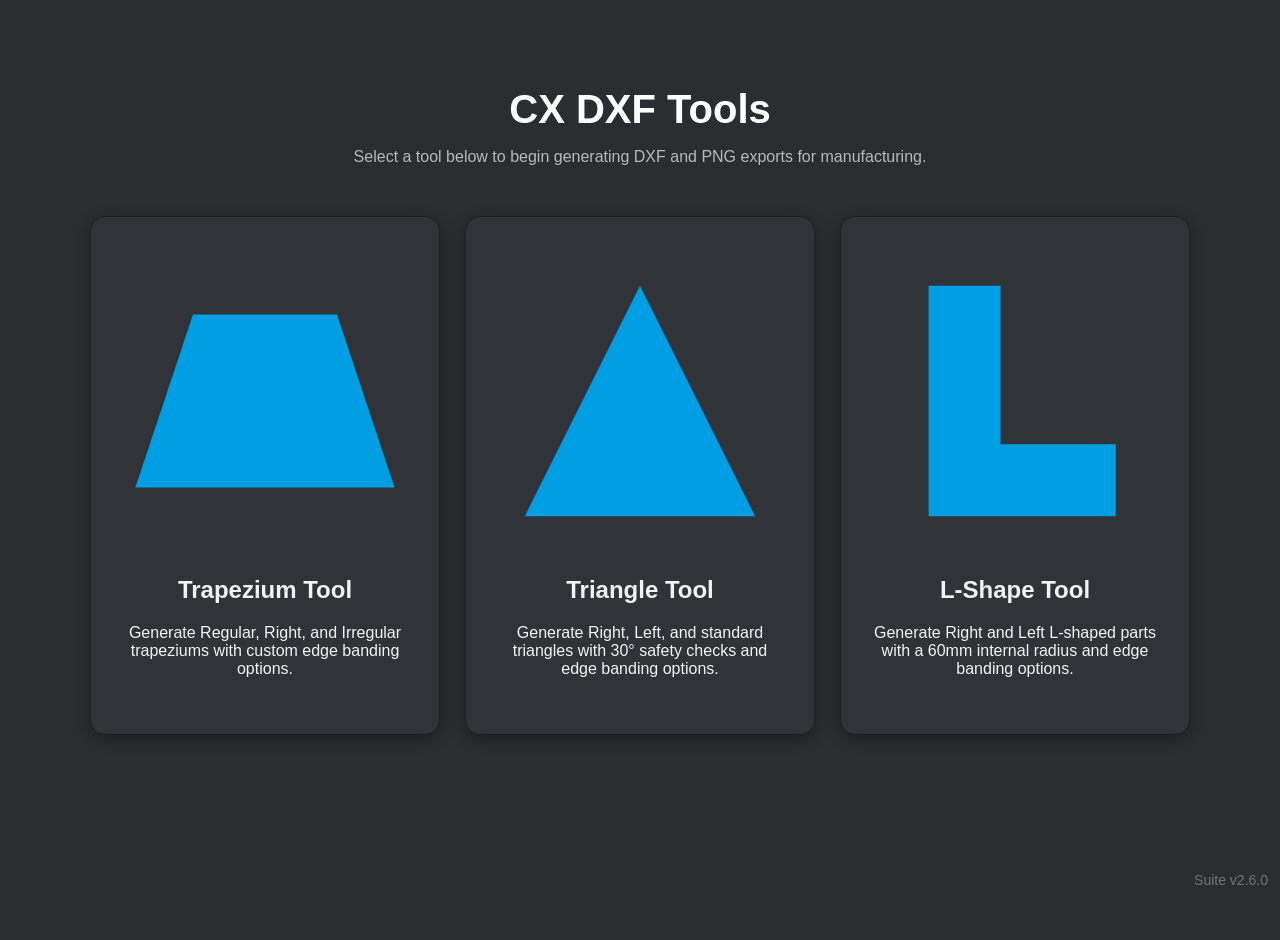
==== index.html @ 0ebf25aa "Update index.html" ====
<!DOCTYPE html>
<html lang="en">
<head>
  <meta charset="UTF-8">
  <meta name="viewport" content="width=device-width, initial-scale=1.0">
  <title>CX DXF Tools</title>
  <link rel="stylesheet" href="style.css">
</head>
<body>

<div class="landing-container">
  <header>
    <h1>CX DXF Tools</h1>
    <p>Select a tool below to begin generating DXF and PNG exports for manufacturing.</p>
  </header>

  <div class="card-grid">
    <a href="Trapisium-tool-main/index.html" class="tool-card">
      <div class="card-icon">
        <svg viewBox="0 0 100 100" fill="currentColor">
          <path d="M25,20 L75,20 L95,80 L5,80 Z" />
        </svg>
      </div>
      <h2>Trapezium Tool</h2>
      <p>Generate Regular, Right, and Irregular trapeziums with custom edge banding options.</p>
    </a>

    <a href="triangle/index.html" class="tool-card">
      <div class="card-icon">
        <svg viewBox="0 0 100 100" fill="currentColor">
          <path d="M50,10 L90,90 L10,90 Z" />
        </svg>
      </div>
      <h2>Triangle Tool</h2>
      <p>Generate Right, Left, and standard triangles with 30° safety checks and edge banding options.</p>
    </a>

    <a href="l-shape/index.html" class="tool-card">
      <div class="card-icon">
        <svg viewBox="0 0 100 100" fill="currentColor">
          <path d="M20,10 L45,10 L45,65 L85,65 L85,90 L20,90 Z" />
        </svg>
      </div>
      <h2>L-Shape Tool</h2>
      <p>Generate Right and Left L-shaped parts with a 60mm internal radius and edge banding options.</p>
    </a>
  </div>

  <div id="versionLabel">Suite v2.6.0</div>
</div>

</body>
</html>
---- style.css ----
/* ---------- GLOBAL & THEME ---------- */
body {
  font-family: "Segoe UI", Arial, sans-serif;
  background: #2b2d31;
  color: #f2f3f5;
  margin: 0;
  padding: 20px;
  min-height: 100vh;
}

/* ---------- LANDING PAGE STYLES ---------- */
.landing-container {
  max-width: 1100px;
  margin: 0 auto;
  text-align: center;
  padding: 40px 20px;
}

header h1 { font-size: 2.5rem; margin-bottom: 10px; color: #fff; }
header p { color: #b5bac1; margin-bottom: 50px; }

.card-grid {
  display: grid;
  grid-template-columns: repeat(auto-fit, minmax(300px, 1fr));
  gap: 25px;
}

.tool-card {
  background: #313338;
  padding: 40px 30px;
  border-radius: 15px;
  text-decoration: none;
  color: inherit;
  transition: transform 0.2s ease, background 0.2s ease;
  border: 1px solid #1e1f22;
  box-shadow: 0 4px 15px rgba(0,0,0,0.3);
}

.tool-card:hover {
  transform: translateY(-8px);
  background: #383a40;
  border-color: #009fe3;
}

.card-icon { font-size: 3rem; margin-bottom: 20px; color: #009fe3; }

/* ---------- TOOL INTERFACE STYLES ---------- */
.panel {
  background: #313338;
  padding: 15px 20px;
  border-radius: 10px;
  margin-bottom: 20px;
  box-shadow: 0 2px 6px rgba(0,0,0,0.25);
}

.controls { display: flex; flex-wrap: wrap; gap: 25px 35px; }

.controls label, .file-controls label {
  display: flex;
  flex-direction: column;
  font-weight: 600;
  color: #e3e5e8;
  min-width: 160px;
}

.controls input, .file-controls input, .controls select {
  padding: 6px 10px;
  background: #1e1f22;
  border: 1px solid #1e1f22;
  color: #f2f3f5;
  border-radius: 6px;
  margin-top: 4px;
}

button {
  padding: 10px 18px;
  border: none;
  border-radius: 6px;
  cursor: pointer;
  background: #009fe3;
  color: #fff;
  font-weight: 600;
  transition: background 0.15s ease;
}

button:hover { background: #007fb5; }

canvas {
  display: block;
  margin: 20px auto;
  background: #dfe8f2;
  border-radius: 8px;
  max-width: 100%;
}

#versionLabel {
  position: fixed;
  bottom: 12px;
  right: 12px;
  font-size: 14px;
  color: #b5bac1;
  opacity: 0.5;
}

.nav-header { margin-bottom: 20px; }
.range { font-size: 12px; color: #b5bac1; margin-top: 3px; }
#Dlabel { display: none; }
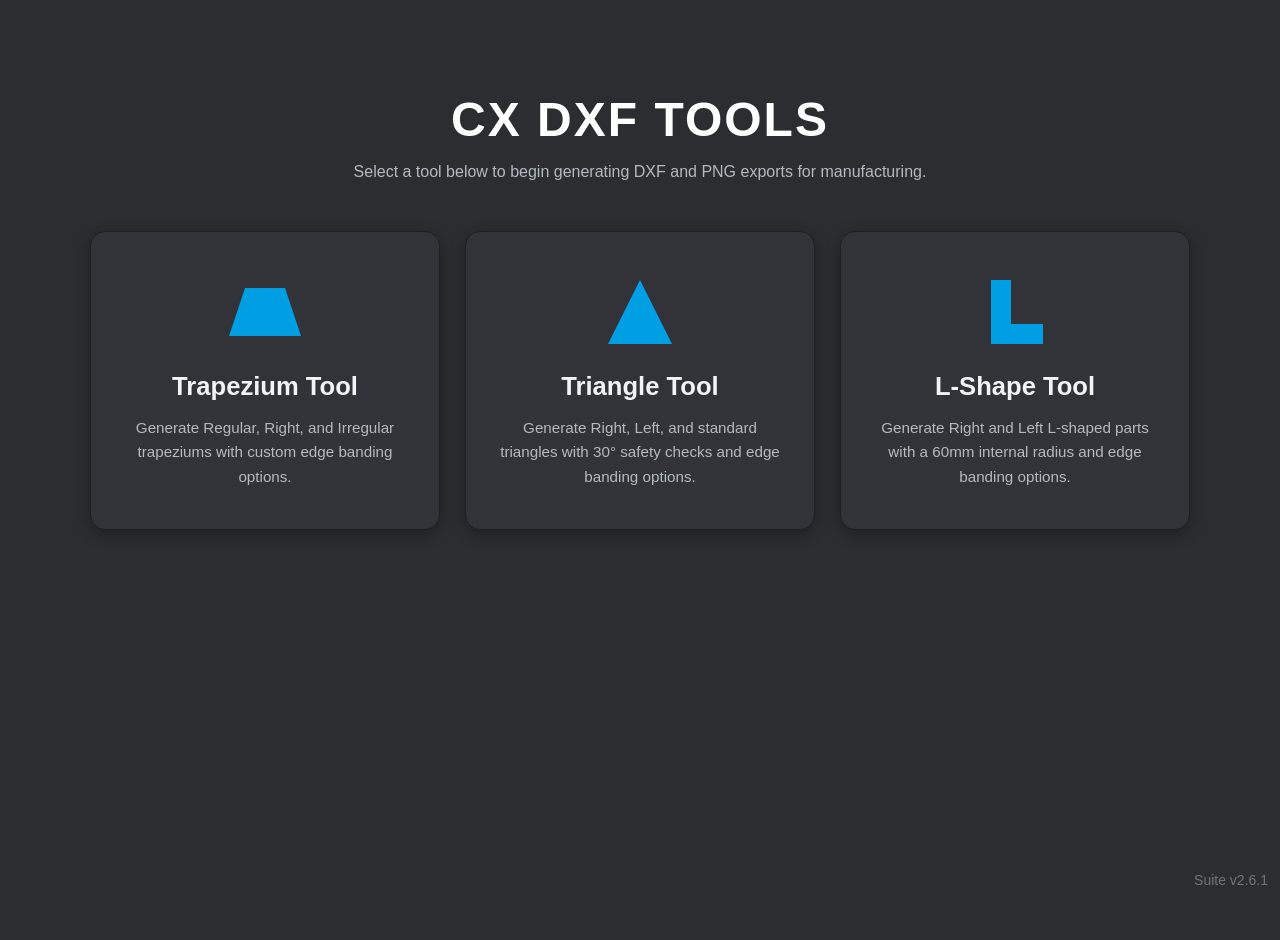
==== commit 80e9475d: "Update index.html" ====
--- a/index.html
+++ b/index.html
@@ -46,7 +46,7 @@
     </a>
   </div>
 
-  <div id="versionLabel">Suite v2.6.0</div>
+  <div id="versionLabel">Suite v2.6.1</div>
 </div>
 
 </body>
--- a/style.css
+++ b/style.css
@@ -1,7 +1,7 @@
 /* ---------- GLOBAL & THEME ---------- */
 body {
   font-family: "Segoe UI", Arial, sans-serif;
-  background: #2b2d31;
+  background: #2b2d31; /* Dark theme */
   color: #f2f3f5;
   margin: 0;
   padding: 20px;
@@ -16,7 +16,13 @@
   padding: 40px 20px;
 }
 
-header h1 { font-size: 2.5rem; margin-bottom: 10px; color: #fff; }
+header h1 { 
+  font-size: 3rem; 
+  margin-bottom: 10px; 
+  color: #fff; 
+  text-transform: uppercase;
+  letter-spacing: 2px;
+}
 header p { color: #b5bac1; margin-bottom: 50px; }
 
 .card-grid {
@@ -34,6 +40,9 @@
   transition: transform 0.2s ease, background 0.2s ease;
   border: 1px solid #1e1f22;
   box-shadow: 0 4px 15px rgba(0,0,0,0.3);
+  display: flex;
+  flex-direction: column;
+  align-items: center;
 }
 
 .tool-card:hover {
@@ -42,34 +51,48 @@
   border-color: #009fe3;
 }
 
-.card-icon { font-size: 3rem; margin-bottom: 20px; color: #009fe3; }
+/* SVG Icon Styling */
+.card-icon { 
+  width: 80px;
+  height: 80px;
+  margin-bottom: 20px; 
+  color: #009fe3; 
+}
 
-/* ---------- TOOL INTERFACE STYLES ---------- */
+.card-icon svg {
+  width: 100%;
+  height: 100%;
+}
+
+.tool-card h2 {
+  margin: 0 0 15px 0;
+  font-size: 1.6rem;
+}
+
+.tool-card p {
+  color: #b5bac1;
+  line-height: 1.6;
+  margin: 0;
+  font-size: 0.95rem;
+}
+
+/* ---------- VERSION LABEL ---------- */
+#versionLabel {
+  position: fixed;
+  bottom: 12px;
+  right: 12px;
+  font-size: 14px;
+  color: #b5bac1;
+  opacity: 0.5;
+}
+
+/* ---------- TOOL INTERFACE UTILITIES ---------- */
 .panel {
   background: #313338;
   padding: 15px 20px;
   border-radius: 10px;
   margin-bottom: 20px;
   box-shadow: 0 2px 6px rgba(0,0,0,0.25);
-}
-
-.controls { display: flex; flex-wrap: wrap; gap: 25px 35px; }
-
-.controls label, .file-controls label {
-  display: flex;
-  flex-direction: column;
-  font-weight: 600;
-  color: #e3e5e8;
-  min-width: 160px;
-}
-
-.controls input, .file-controls input, .controls select {
-  padding: 6px 10px;
-  background: #1e1f22;
-  border: 1px solid #1e1f22;
-  color: #f2f3f5;
-  border-radius: 6px;
-  margin-top: 4px;
 }
 
 button {
@@ -85,23 +108,4 @@
 
 button:hover { background: #007fb5; }
 
-canvas {
-  display: block;
-  margin: 20px auto;
-  background: #dfe8f2;
-  border-radius: 8px;
-  max-width: 100%;
-}
-
-#versionLabel {
-  position: fixed;
-  bottom: 12px;
-  right: 12px;
-  font-size: 14px;
-  color: #b5bac1;
-  opacity: 0.5;
-}
-
-.nav-header { margin-bottom: 20px; }
-.range { font-size: 12px; color: #b5bac1; margin-top: 3px; }
-#Dlabel { display: none; }
+.nav-header { margin-bottom: 20px; text-align: left; }
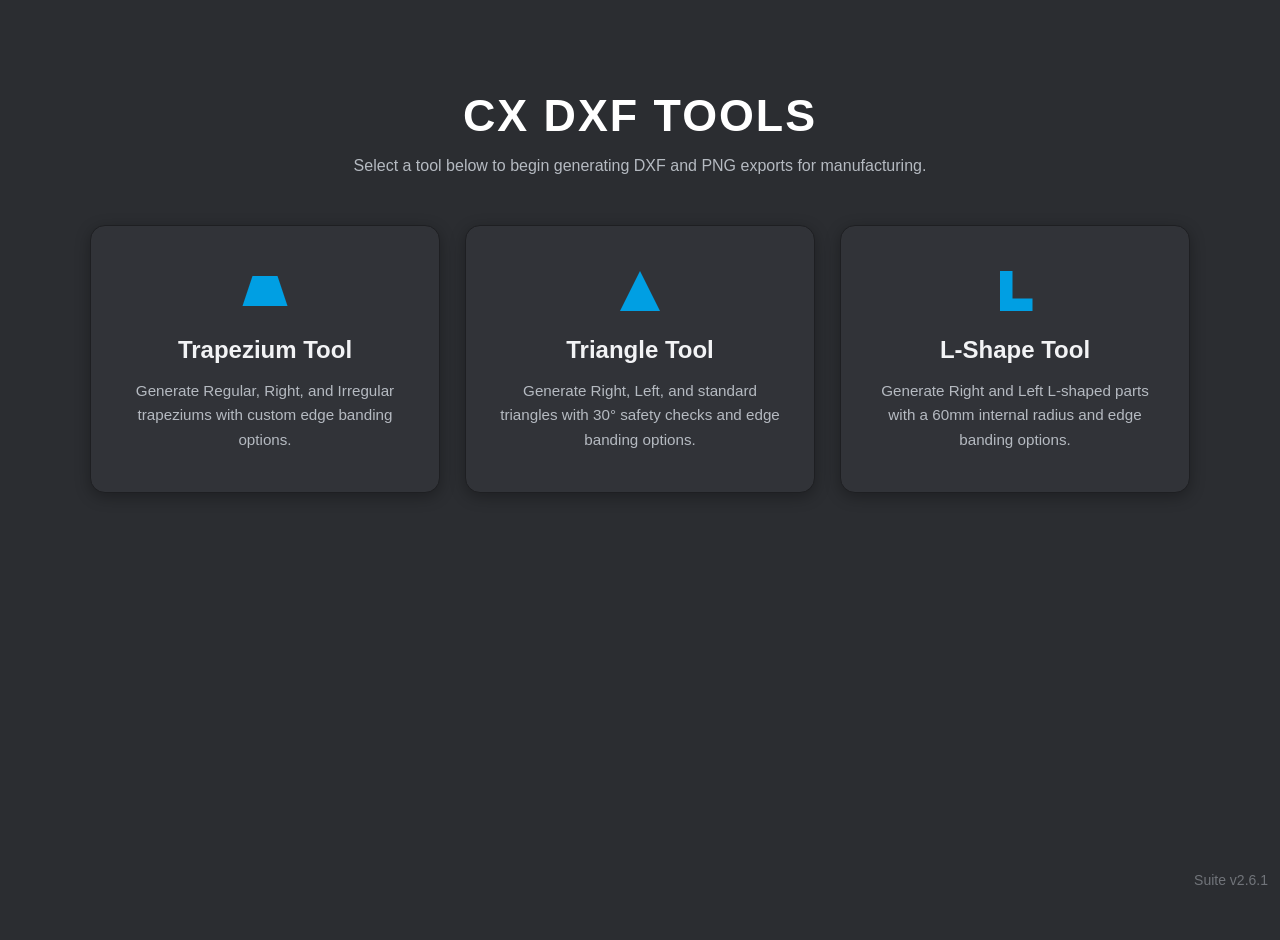
==== commit 142da912: "Update index.html" ====
--- a/index.html
+++ b/index.html
@@ -4,6 +4,7 @@
   <meta charset="UTF-8">
   <meta name="viewport" content="width=device-width, initial-scale=1.0">
   <title>CX DXF Tools</title>
+  <link rel="icon" type="image/png" href="favicon.png">
   <link rel="stylesheet" href="style.css">
 </head>
 <body>
--- a/style.css
+++ b/style.css
@@ -1,7 +1,7 @@
 /* ---------- GLOBAL & THEME ---------- */
 body {
   font-family: "Segoe UI", Arial, sans-serif;
-  background: #2b2d31; /* Dark theme */
+  background: #2b2d31;
   color: #f2f3f5;
   margin: 0;
   padding: 20px;
@@ -16,20 +16,10 @@
   padding: 40px 20px;
 }
 
-header h1 { 
-  font-size: 3rem; 
-  margin-bottom: 10px; 
-  color: #fff; 
-  text-transform: uppercase;
-  letter-spacing: 2px;
-}
+header h1 { font-size: 2.8rem; margin-bottom: 10px; color: #fff; text-transform: uppercase; letter-spacing: 2px; }
 header p { color: #b5bac1; margin-bottom: 50px; }
 
-.card-grid {
-  display: grid;
-  grid-template-columns: repeat(auto-fit, minmax(300px, 1fr));
-  gap: 25px;
-}
+.card-grid { display: grid; grid-template-columns: repeat(auto-fit, minmax(300px, 1fr)); gap: 25px; }
 
 .tool-card {
   background: #313338;
@@ -40,72 +30,57 @@
   transition: transform 0.2s ease, background 0.2s ease;
   border: 1px solid #1e1f22;
   box-shadow: 0 4px 15px rgba(0,0,0,0.3);
-  display: flex;
-  flex-direction: column;
-  align-items: center;
+  display: flex; flex-direction: column; align-items: center;
 }
 
-.tool-card:hover {
-  transform: translateY(-8px);
-  background: #383a40;
-  border-color: #009fe3;
-}
+.tool-card:hover { transform: translateY(-8px); background: #383a40; border-color: #009fe3; }
+.card-icon { width: 50px; height: 50px; margin-bottom: 20px; color: #009fe3; }
+.card-icon svg { width: 100%; height: 100%; }
 
-/* SVG Icon Styling */
-.card-icon { 
-  width: 80px;
-  height: 80px;
-  margin-bottom: 20px; 
-  color: #009fe3; 
-}
+.tool-card h2 { margin: 0 0 15px 0; font-size: 1.5rem; }
+.tool-card p { color: #b5bac1; line-height: 1.6; margin: 0; font-size: 0.95rem; }
 
-.card-icon svg {
-  width: 100%;
-  height: 100%;
-}
-
-.tool-card h2 {
-  margin: 0 0 15px 0;
-  font-size: 1.6rem;
-}
-
-.tool-card p {
-  color: #b5bac1;
-  line-height: 1.6;
-  margin: 0;
-  font-size: 0.95rem;
-}
-
-/* ---------- VERSION LABEL ---------- */
-#versionLabel {
-  position: fixed;
-  bottom: 12px;
-  right: 12px;
-  font-size: 14px;
-  color: #b5bac1;
-  opacity: 0.5;
-}
-
-/* ---------- TOOL INTERFACE UTILITIES ---------- */
+/* ---------- TOOL INTERFACE STYLES ---------- */
 .panel {
   background: #313338;
-  padding: 15px 20px;
+  padding: 20px;
   border-radius: 10px;
   margin-bottom: 20px;
   box-shadow: 0 2px 6px rgba(0,0,0,0.25);
 }
 
+.controls { display: flex; flex-wrap: wrap; gap: 25px 40px; align-items: flex-start; }
+
+.controls label, .file-controls label {
+  display: flex; flex-direction: column; font-weight: 600; color: #e3e5e8; min-width: 150px;
+}
+
+/* Ensure inputs always have bright text */
+.controls input, .controls select, .file-controls input, .corner-input-wrap input {
+  padding: 8px 12px;
+  background: #1e1f22 !important;
+  border: 1px solid #1e1f22 !important;
+  color: #f2f3f5 !important;
+  border-radius: 6px;
+  margin-top: 6px;
+  font-size: 14px;
+}
+
 button {
-  padding: 10px 18px;
+  padding: 10px 22px;
   border: none;
   border-radius: 6px;
   cursor: pointer;
   background: #009fe3;
   color: #fff;
-  font-weight: 600;
+  font-weight: 700;
   transition: background 0.15s ease;
 }
 
 button:hover { background: #007fb5; }
 
-.nav-header { margin-bottom: 20px; text-align: left; }
+canvas { display: block; margin: 25px auto; background: #dfe8f2; border-radius: 8px; max-width: 100%; border: 1px solid #000; }
+.nav-header { margin-bottom: 20px; }
+.range { font-size: 11px; color: #b5bac1; margin-top: 5px; font-weight: normal; }
+
+#versionLabel { position: fixed; bottom: 12px; right: 12px; font-size: 14px; color: #b5bac1; opacity: 0.5; }
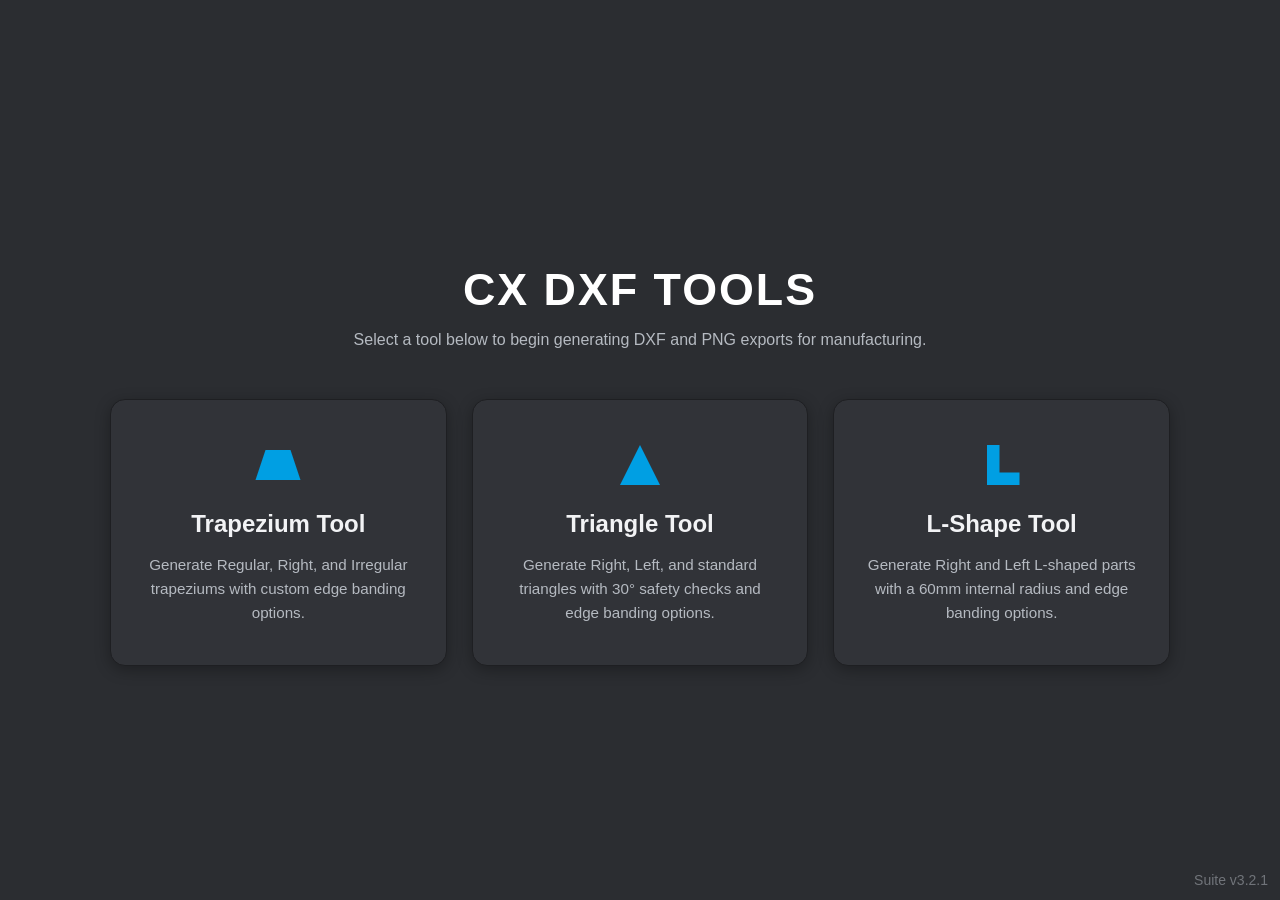
==== commit a1f47d2b: "Update index.html" ====
--- a/index.html
+++ b/index.html
@@ -47,7 +47,7 @@
     </a>
   </div>
 
-  <div id="versionLabel">Suite v2.6.1</div>
+  <div id="versionLabel">Suite v3.2.1</div>
 </div>
 
 </body>
--- a/style.css
+++ b/style.css
@@ -4,16 +4,30 @@
   background: #2b2d31;
   color: #f2f3f5;
   margin: 0;
-  padding: 20px;
+  padding: 0;
   min-height: 100vh;
+  display: flex;
+  justify-content: center;
+  align-items: center; /* Vertically centers the entire app */
 }
 
-/* ---------- LANDING PAGE STYLES ---------- */
+/* ---------- LANDING PAGE & CONTAINERS ---------- */
 .landing-container {
+  width: 100%;
   max-width: 1100px;
   margin: 0 auto;
   text-align: center;
   padding: 40px 20px;
+  box-sizing: border-box;
+}
+
+.container {
+  width: 100%;
+  max-width: 1200px;
+  padding: 20px;
+  box-sizing: border-box;
+  max-height: 100vh;
+  overflow-y: auto; /* Fallback scrolling for tiny laptop screens */
 }
 
 header h1 { font-size: 2.8rem; margin-bottom: 10px; color: #fff; text-transform: uppercase; letter-spacing: 2px; }
@@ -43,19 +57,16 @@
 /* ---------- TOOL INTERFACE STYLES ---------- */
 .panel {
   background: #313338;
-  padding: 20px;
+  padding: 15px 20px;
   border-radius: 10px;
-  margin-bottom: 20px;
+  margin-bottom: 15px;
   box-shadow: 0 2px 6px rgba(0,0,0,0.25);
 }
 
-.controls { display: flex; flex-wrap: wrap; gap: 25px 40px; align-items: flex-start; }
+.controls { display: flex; flex-wrap: wrap; gap: 20px 35px; align-items: flex-start; }
+.controls label, .file-controls label { display: flex; flex-direction: column; font-weight: 600; color: #e3e5e8; min-width: 150px; }
 
-.controls label, .file-controls label {
-  display: flex; flex-direction: column; font-weight: 600; color: #e3e5e8; min-width: 150px;
-}
-
-/* Ensure inputs always have bright text */
+/* Inputs */
 .controls input, .controls select, .file-controls input, .corner-input-wrap input {
   padding: 8px 12px;
   background: #1e1f22 !important;
@@ -79,8 +90,19 @@
 
 button:hover { background: #007fb5; }
 
-canvas { display: block; margin: 25px auto; background: #dfe8f2; border-radius: 8px; max-width: 100%; border: 1px solid #000; }
-.nav-header { margin-bottom: 20px; }
+/* Responsive Canvas */
+canvas { 
+  display: block; 
+  margin: 10px auto 0; 
+  background: #dfe8f2; 
+  border-radius: 8px; 
+  width: 100%; 
+  max-height: 48vh; /* Will scale layout beautifully on 1080p */
+  object-fit: contain;
+  border: 1px solid #1e1f22; 
+}
+
+.nav-header { margin-bottom: 10px; }
+h2 { margin-top: 0; margin-bottom: 15px; }
 .range { font-size: 11px; color: #b5bac1; margin-top: 5px; font-weight: normal; }
-
 #versionLabel { position: fixed; bottom: 12px; right: 12px; font-size: 14px; color: #b5bac1; opacity: 0.5; }
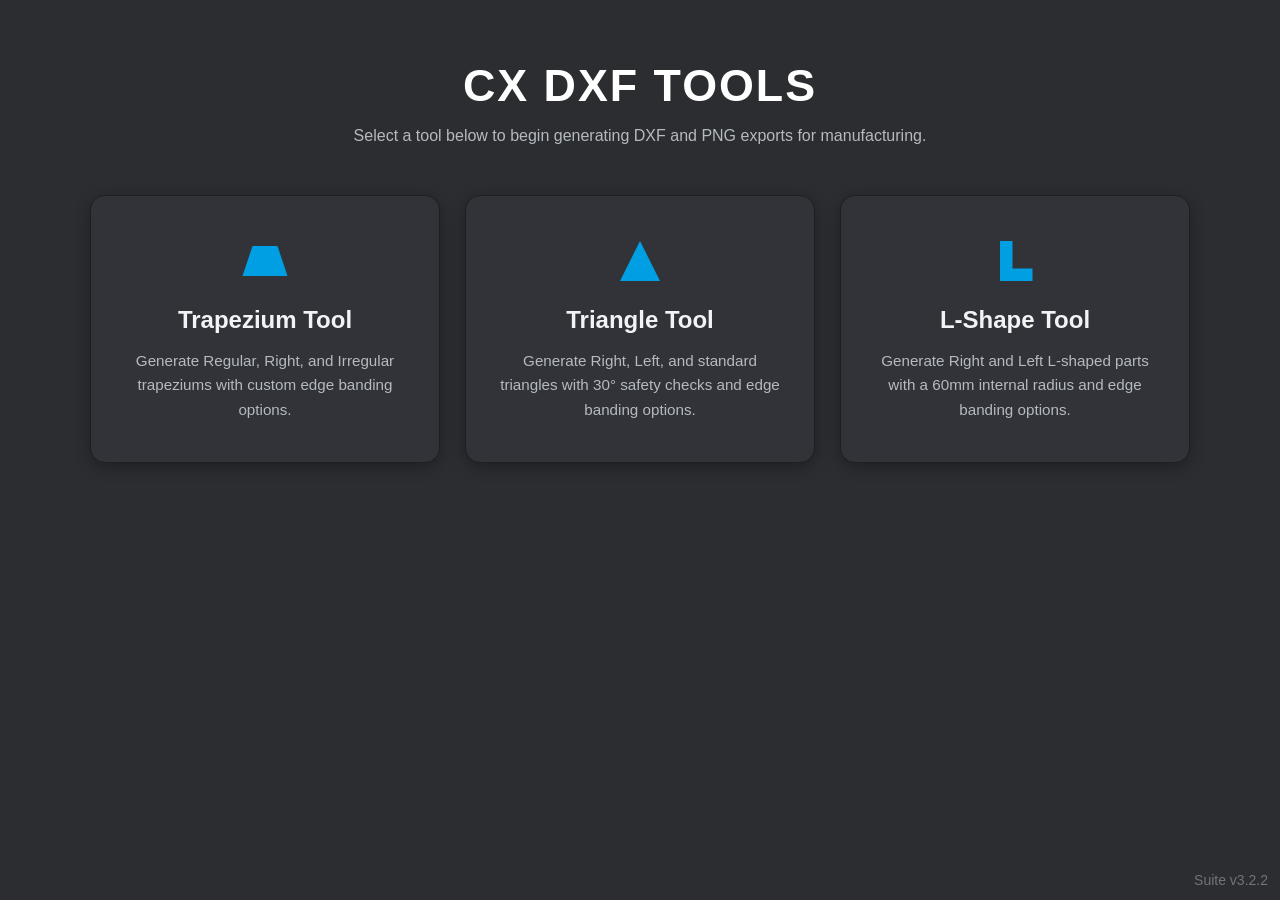
==== commit 82d7e511: "Update index.html" ====
--- a/index.html
+++ b/index.html
@@ -47,7 +47,7 @@
     </a>
   </div>
 
-  <div id="versionLabel">Suite v3.2.1</div>
+  <div id="versionLabel">Suite v3.2.2</div>
 </div>
 
 </body>
--- a/style.css
+++ b/style.css
@@ -4,11 +4,9 @@
   background: #2b2d31;
   color: #f2f3f5;
   margin: 0;
-  padding: 0;
+  padding: 30px 20px;
   min-height: 100vh;
-  display: flex;
-  justify-content: center;
-  align-items: center; /* Vertically centers the entire app */
+  box-sizing: border-box;
 }
 
 /* ---------- LANDING PAGE & CONTAINERS ---------- */
@@ -17,17 +15,13 @@
   max-width: 1100px;
   margin: 0 auto;
   text-align: center;
-  padding: 40px 20px;
-  box-sizing: border-box;
 }
 
 .container {
   width: 100%;
-  max-width: 1200px;
-  padding: 20px;
+  max-width: 1100px;
+  margin: 0 auto;
   box-sizing: border-box;
-  max-height: 100vh;
-  overflow-y: auto; /* Fallback scrolling for tiny laptop screens */
 }
 
 header h1 { font-size: 2.8rem; margin-bottom: 10px; color: #fff; text-transform: uppercase; letter-spacing: 2px; }
@@ -90,14 +84,16 @@
 
 button:hover { background: #007fb5; }
 
-/* Responsive Canvas */
+/* Responsive Canvas scaled for 1080p */
 canvas { 
   display: block; 
-  margin: 10px auto 0; 
+  margin: 15px auto 0; 
   background: #dfe8f2; 
   border-radius: 8px; 
   width: 100%; 
-  max-height: 48vh; /* Will scale layout beautifully on 1080p */
+  max-width: 900px;
+  height: auto;
+  max-height: 50vh; /* Forces the canvas to shrink vertically so no scrolling is needed */
   object-fit: contain;
   border: 1px solid #1e1f22; 
 }
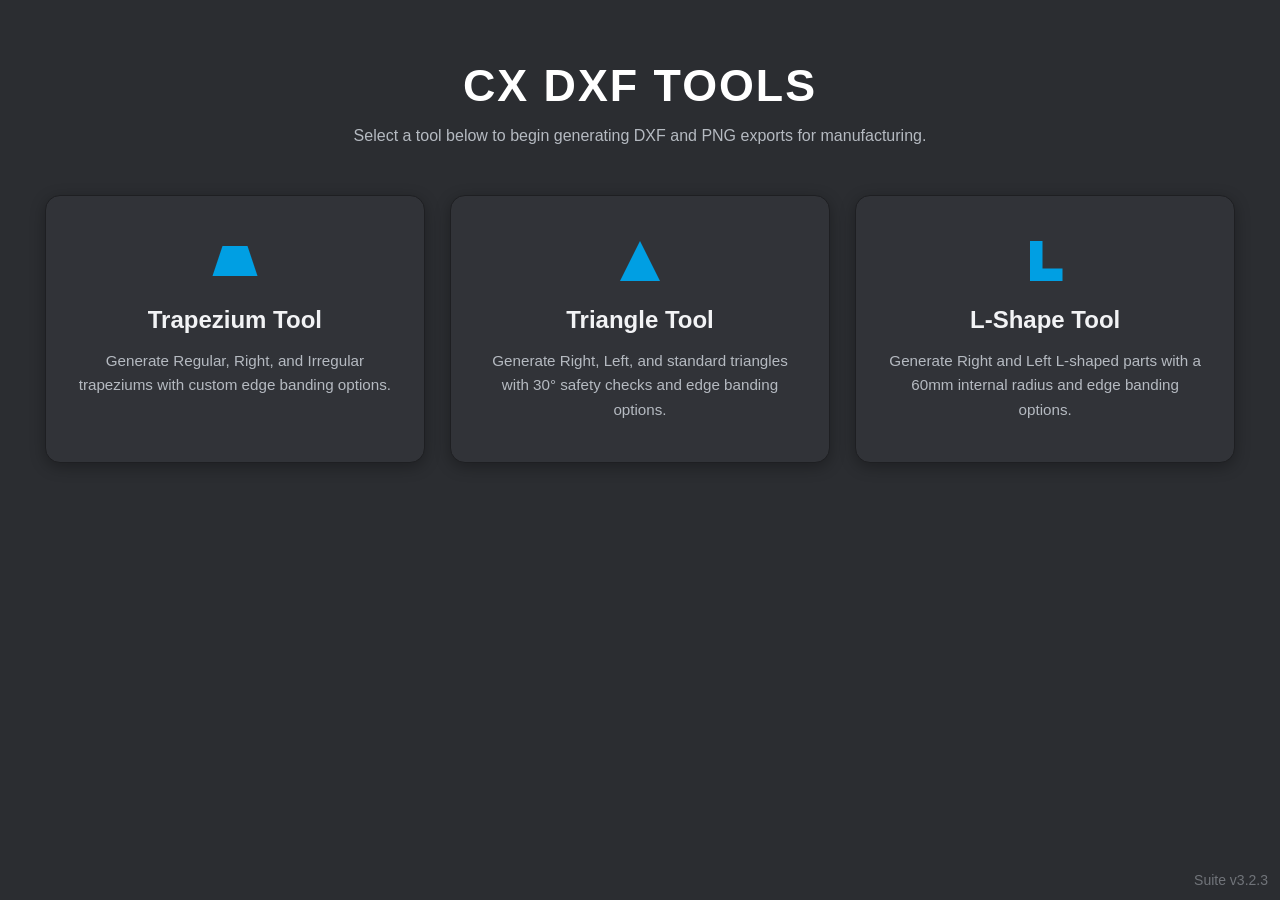
==== commit 9141756b: "Update index.html" ====
--- a/index.html
+++ b/index.html
@@ -47,7 +47,7 @@
     </a>
   </div>
 
-  <div id="versionLabel">Suite v3.2.2</div>
+  <div id="versionLabel">Suite v3.2.3</div>
 </div>
 
 </body>
--- a/style.css
+++ b/style.css
@@ -11,15 +11,16 @@
 
 /* ---------- LANDING PAGE & CONTAINERS ---------- */
 .landing-container {
-  width: 100%;
-  max-width: 1100px;
+  width: 96%;
+  max-width: 1700px;
   margin: 0 auto;
   text-align: center;
+  box-sizing: border-box;
 }
 
 .container {
-  width: 100%;
-  max-width: 1100px;
+  width: 96%;
+  max-width: 1700px;
   margin: 0 auto;
   box-sizing: border-box;
 }
@@ -91,9 +92,9 @@
   background: #dfe8f2; 
   border-radius: 8px; 
   width: 100%; 
-  max-width: 900px;
+  max-width: none;
   height: auto;
-  max-height: 50vh; /* Forces the canvas to shrink vertically so no scrolling is needed */
+  max-height: 55vh; 
   object-fit: contain;
   border: 1px solid #1e1f22; 
 }
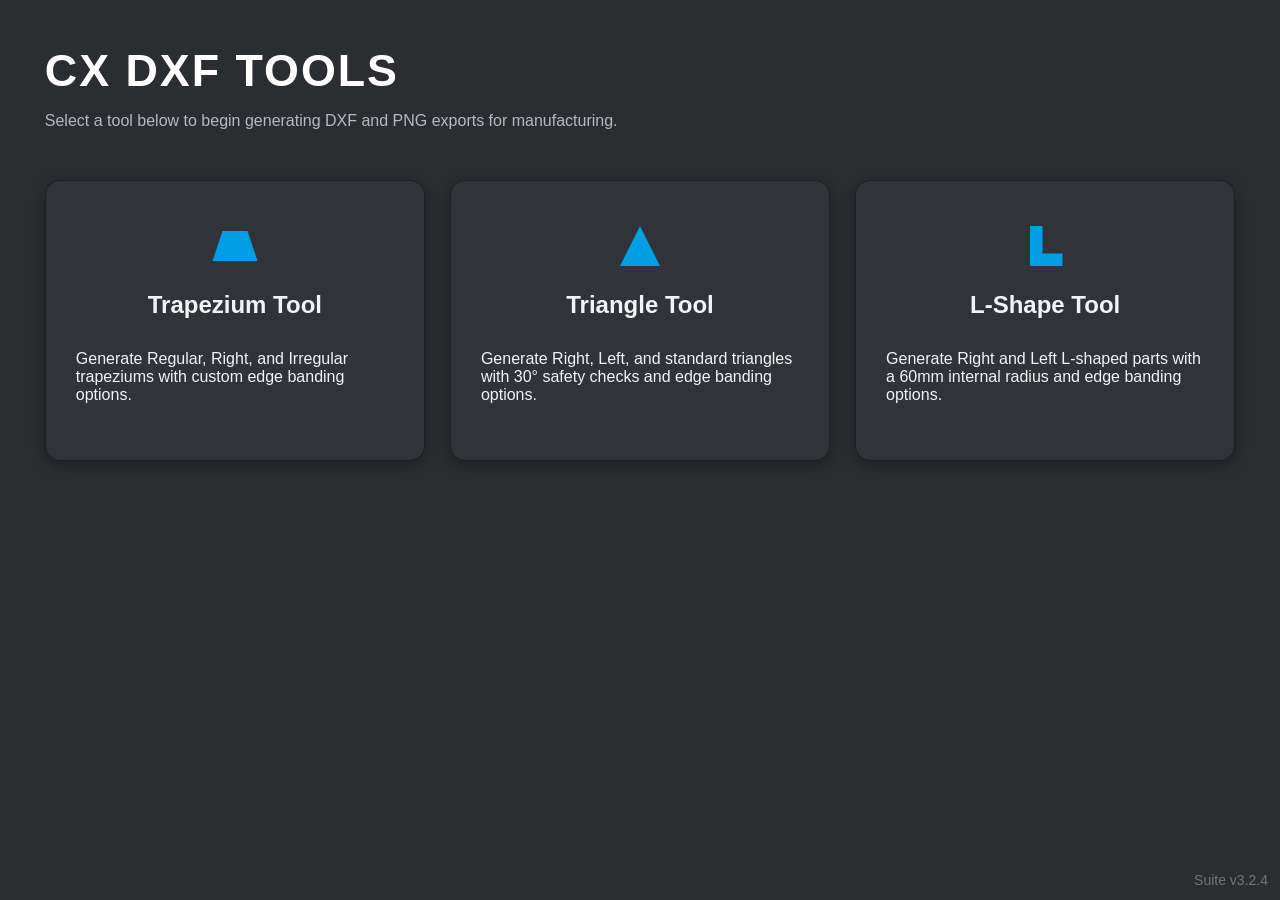
==== commit 06251f23: "Update index.html" ====
--- a/index.html
+++ b/index.html
@@ -47,7 +47,7 @@
     </a>
   </div>
 
-  <div id="versionLabel">Suite v3.2.3</div>
+  <div id="versionLabel">Suite v3.2.4</div>
 </div>
 
 </body>
--- a/style.css
+++ b/style.css
@@ -4,29 +4,32 @@
   background: #2b2d31;
   color: #f2f3f5;
   margin: 0;
-  padding: 30px 20px;
-  min-height: 100vh;
+  padding: 15px 20px;
+  height: 100vh;
   box-sizing: border-box;
+  overflow: hidden; /* Prevents scrollbars on 1080p screens */
+  display: flex;
+  flex-direction: column;
 }
 
-/* ---------- LANDING PAGE & CONTAINERS ---------- */
-.landing-container {
+.nav-header { flex: 0 0 auto; margin-bottom: 10px; }
+
+/* ---------- CONTAINERS ---------- */
+.landing-container, .container {
   width: 96%;
   max-width: 1700px;
   margin: 0 auto;
-  text-align: center;
-  box-sizing: border-box;
-}
-
-.container {
-  width: 96%;
-  max-width: 1700px;
-  margin: 0 auto;
-  box-sizing: border-box;
+  height: 100%;
+  display: flex;
+  flex-direction: column;
+  min-height: 0; 
 }
 
 header h1 { font-size: 2.8rem; margin-bottom: 10px; color: #fff; text-transform: uppercase; letter-spacing: 2px; }
 header p { color: #b5bac1; margin-bottom: 50px; }
+
+h2 { flex: 0 0 auto; margin-top: 0; margin-bottom: 15px; }
+.warning-box { flex: 0 0 auto; margin-bottom: 15px; }
 
 .card-grid { display: grid; grid-template-columns: repeat(auto-fit, minmax(300px, 1fr)); gap: 25px; }
 
@@ -46,20 +49,61 @@
 .card-icon { width: 50px; height: 50px; margin-bottom: 20px; color: #009fe3; }
 .card-icon svg { width: 100%; height: 100%; }
 
-.tool-card h2 { margin: 0 0 15px 0; font-size: 1.5rem; }
-.tool-card p { color: #b5bac1; line-height: 1.6; margin: 0; font-size: 0.95rem; }
+/* ---------- TOOL INTERFACE SPLIT LAYOUT ---------- */
+.main-layout {
+  display: grid;
+  grid-template-columns: 1fr 520px; /* Widened right panel to fit 2 columns, squeezing canvas slightly */
+  gap: 20px;
+  flex: 1 1 auto;
+  min-height: 0;
+}
 
-/* ---------- TOOL INTERFACE STYLES ---------- */
+@media (max-width: 1100px) {
+  .main-layout { grid-template-columns: 1fr; overflow-y: auto; }
+  body { overflow: auto; height: auto; }
+}
+
+.left-col {
+  display: flex;
+  flex-direction: column;
+  gap: 15px;
+  min-height: 0;
+}
+
+.right-col {
+  display: flex;
+  flex-direction: column;
+  gap: 15px;
+  overflow-y: auto; /* Adds scrollbar only to right panel if needed */
+  padding-right: 5px;
+}
+
 .panel {
   background: #313338;
   padding: 15px 20px;
   border-radius: 10px;
-  margin-bottom: 15px;
   box-shadow: 0 2px 6px rgba(0,0,0,0.25);
+  margin: 0;
 }
 
-.controls { display: flex; flex-wrap: wrap; gap: 20px 35px; align-items: flex-start; }
-.controls label, .file-controls label { display: flex; flex-direction: column; font-weight: 600; color: #e3e5e8; min-width: 150px; }
+.panel h3 { margin-top: 0; margin-bottom: 15px; padding-bottom: 8px; border-bottom: 1px solid #4f545c; color: #fff; font-size: 1.1rem; }
+
+.controls { display: flex; flex-wrap: wrap; gap: 20px 25px; align-items: flex-start; }
+
+/* Adjusted controls label to force a 2-wide wrap */
+.controls label, .file-controls label { 
+  display: flex; 
+  flex-direction: column; 
+  font-weight: 600; 
+  color: #e3e5e8; 
+  min-width: 150px; 
+  flex: 1 1 calc(50% - 25px); 
+}
+
+/* Added a helper class for dropdowns to span both columns */
+.full-width {
+  flex: 1 1 100% !important;
+}
 
 /* Inputs */
 .controls input, .controls select, .file-controls input, .corner-input-wrap input {
@@ -85,21 +129,16 @@
 
 button:hover { background: #007fb5; }
 
-/* Responsive Canvas scaled for 1080p */
+/* Responsive Canvas */
 canvas { 
+  flex: 1 1 auto;
+  width: 100%; 
+  min-height: 300px;
   display: block; 
-  margin: 15px auto 0; 
   background: #dfe8f2; 
   border-radius: 8px; 
-  width: 100%; 
-  max-width: none;
-  height: auto;
-  max-height: 55vh; 
-  object-fit: contain;
   border: 1px solid #1e1f22; 
 }
 
-.nav-header { margin-bottom: 10px; }
-h2 { margin-top: 0; margin-bottom: 15px; }
 .range { font-size: 11px; color: #b5bac1; margin-top: 5px; font-weight: normal; }
 #versionLabel { position: fixed; bottom: 12px; right: 12px; font-size: 14px; color: #b5bac1; opacity: 0.5; }
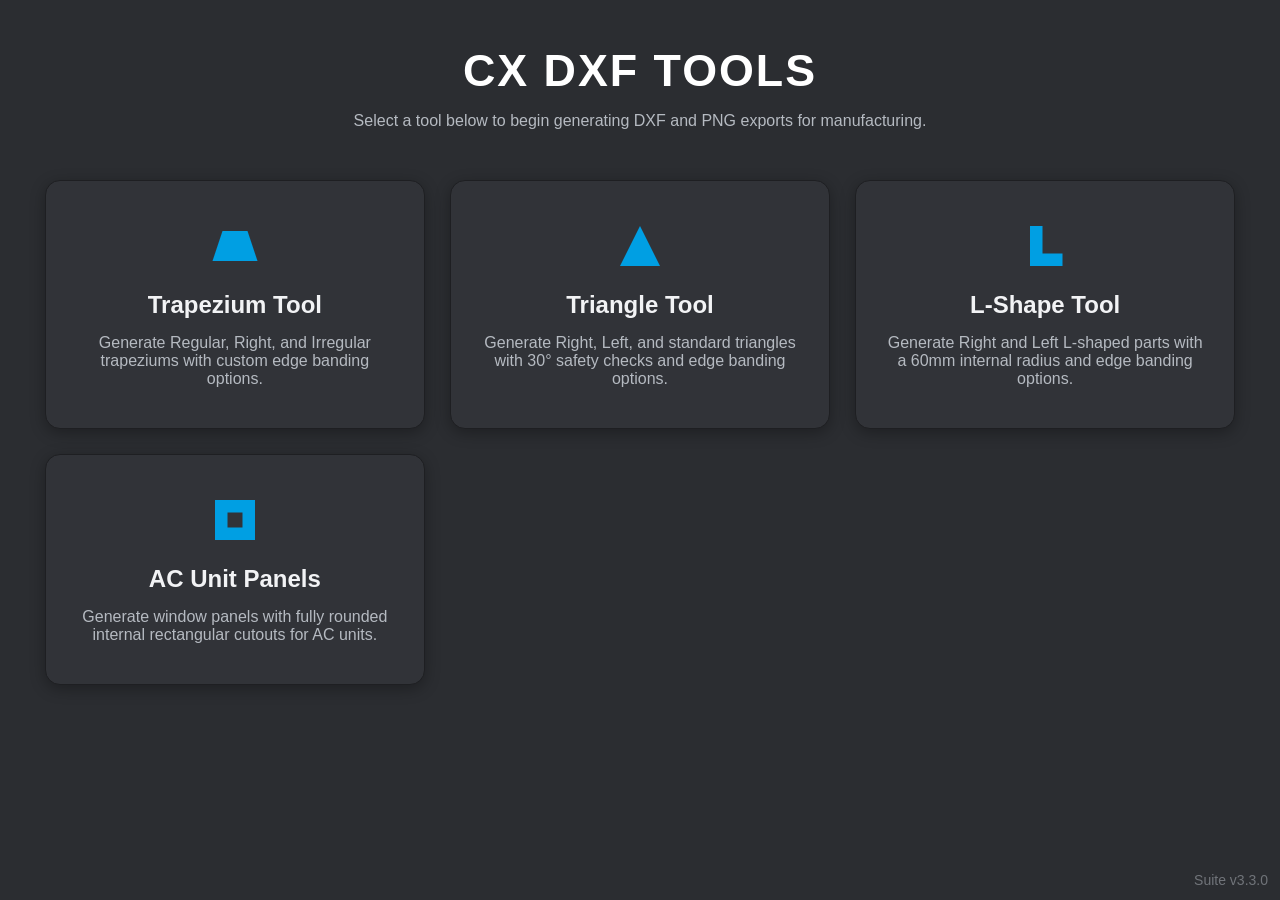
==== commit 46f036b2: "Update index.html" ====
--- a/index.html
+++ b/index.html
@@ -45,9 +45,19 @@
       <h2>L-Shape Tool</h2>
       <p>Generate Right and Left L-shaped parts with a 60mm internal radius and edge banding options.</p>
     </a>
+
+    <a href="ac-panel/index.html" class="tool-card">
+      <div class="card-icon">
+        <svg viewBox="0 0 100 100" fill="currentColor">
+          <path d="M10,10 L90,10 L90,90 L10,90 Z M35,35 L65,35 L65,65 L35,65 Z" fill-rule="evenodd" />
+        </svg>
+      </div>
+      <h2>AC Unit Panels</h2>
+      <p>Generate window panels with fully rounded internal rectangular cutouts for AC units.</p>
+    </a>
   </div>
 
-  <div id="versionLabel">Suite v3.2.4</div>
+  <div id="versionLabel">Suite v3.3.0</div>
 </div>
 
 </body>
--- a/style.css
+++ b/style.css
@@ -7,7 +7,7 @@
   padding: 15px 20px;
   height: 100vh;
   box-sizing: border-box;
-  overflow: hidden; /* Prevents scrollbars on 1080p screens */
+  overflow: hidden; 
   display: flex;
   flex-direction: column;
 }
@@ -25,6 +25,8 @@
   min-height: 0; 
 }
 
+/* Centered Header */
+header { text-align: center; }
 header h1 { font-size: 2.8rem; margin-bottom: 10px; color: #fff; text-transform: uppercase; letter-spacing: 2px; }
 header p { color: #b5bac1; margin-bottom: 50px; }
 
@@ -45,6 +47,12 @@
   display: flex; flex-direction: column; align-items: center;
 }
 
+.tool-card p {
+  text-align: center;
+  color: #b5bac1;
+  margin: 0;
+}
+
 .tool-card:hover { transform: translateY(-8px); background: #383a40; border-color: #009fe3; }
 .card-icon { width: 50px; height: 50px; margin-bottom: 20px; color: #009fe3; }
 .card-icon svg { width: 100%; height: 100%; }
@@ -52,7 +60,7 @@
 /* ---------- TOOL INTERFACE SPLIT LAYOUT ---------- */
 .main-layout {
   display: grid;
-  grid-template-columns: 1fr 520px; /* Widened right panel to fit 2 columns, squeezing canvas slightly */
+  grid-template-columns: 1fr 520px; 
   gap: 20px;
   flex: 1 1 auto;
   min-height: 0;
@@ -74,7 +82,7 @@
   display: flex;
   flex-direction: column;
   gap: 15px;
-  overflow-y: auto; /* Adds scrollbar only to right panel if needed */
+  overflow-y: auto; 
   padding-right: 5px;
 }
 
@@ -90,7 +98,6 @@
 
 .controls { display: flex; flex-wrap: wrap; gap: 20px 25px; align-items: flex-start; }
 
-/* Adjusted controls label to force a 2-wide wrap */
 .controls label, .file-controls label { 
   display: flex; 
   flex-direction: column; 
@@ -100,12 +107,10 @@
   flex: 1 1 calc(50% - 25px); 
 }
 
-/* Added a helper class for dropdowns to span both columns */
 .full-width {
   flex: 1 1 100% !important;
 }
 
-/* Inputs */
 .controls input, .controls select, .file-controls input, .corner-input-wrap input {
   padding: 8px 12px;
   background: #1e1f22 !important;
@@ -129,7 +134,6 @@
 
 button:hover { background: #007fb5; }
 
-/* Responsive Canvas */
 canvas { 
   flex: 1 1 auto;
   width: 100%; 
